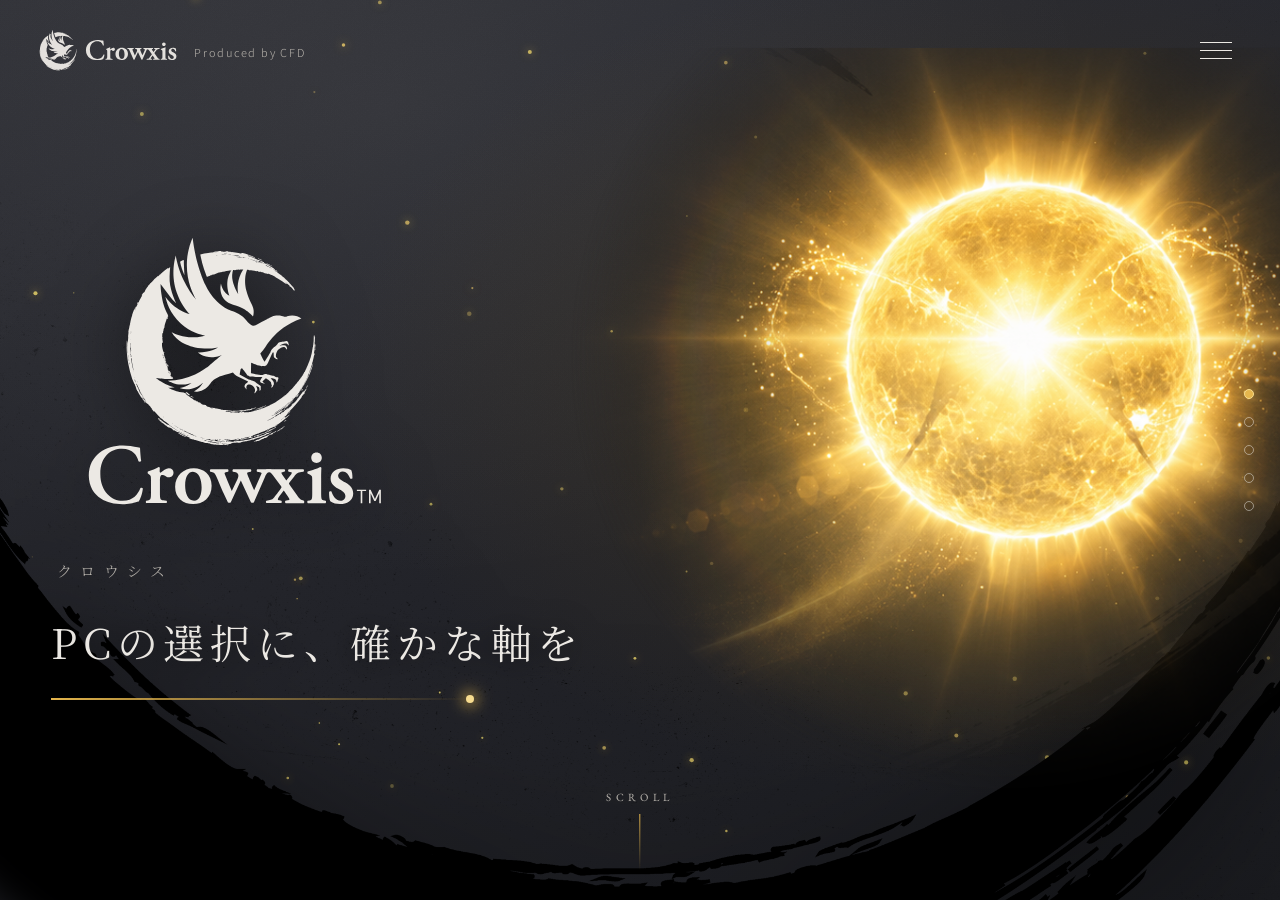
==== v1/index.html @ bed66255 "Crowxis LP 確認用プレビュー（v2 + v1） Co-Authored-By: Claude Opus 4.8 <noreply@anthropic.com>" ====
<!DOCTYPE html>
<html lang="ja">
<head>
<meta charset="UTF-8">
<meta name="viewport" content="width=device-width, initial-scale=1.0">
<title>Crowxis｜PCの選択に、確かな軸を - Produced by CFD</title>
<meta name="description" content="Crowxis（クロウシス）— PCの選択に、確かな軸を。CFDが贈る、PC選びの新しい基準。">
<link rel="preconnect" href="https://fonts.googleapis.com">
<link rel="preconnect" href="https://fonts.gstatic.com" crossorigin>
<link href="https://fonts.googleapis.com/css2?family=EB+Garamond:ital,wght@0,400;0,500;0,600;1,400&family=Noto+Serif+JP:wght@300;400;500;600&family=Noto+Sans+JP:wght@300;400;500&display=swap" rel="stylesheet">
<style>
/* ============================================================
   Crowxis LP  —  ink & gold  (fullpage edition)
   ------------------------------------------------------------
   構成:
   - 固定ビューポート・1画面ずつのフルページ遷移
   - 背景共有レイヤーに「一筆の円相」— 画面が進むごとに
     円弧の次の1/5が描き足され、フッターで円が閉じる
   - 各画面: 筆が描き切る → エフェクト付きでコンテンツ出現
   フォント:
   大見出し         : Adobe Garamond Pro（代替: EB Garamond）
   小見出し・中文字 : A-OTF リュウミン Pr6N（代替: Hiragino Mincho ProN / Noto Serif JP）
   細かい文字・文章 : Noto Sans JP
   ============================================================ */
:root{
  --bg:        #1c1d21;
  --ink:       #050505;
  --paper:     #ece9e4;
  --paper-dim: #b8b4ad;
  --gold:      #e5b64d;
  --gold-hi:   #f7dc8f;
  --gold-dim:  #9c7a35;
  --line:      rgba(236,233,228,.22);
  --f-en:   'Adobe Garamond Pro','adobe-garamond-pro','Garamond Premier Pro','EB Garamond','Times New Roman',serif;
  --f-min:  'A-OTF リュウミン Pr6N L-KL','リュウミン Pr6N L-KL','Ryumin Pr6N','A-OTF Ryumin Pr6N','Hiragino Mincho ProN','Yu Mincho','Noto Serif JP',serif;
  --f-sans: 'Noto Sans JP','Hiragino Kaku Gothic ProN',sans-serif;
}
*{margin:0;padding:0;box-sizing:border-box;}
html,body{height:100%;}
body{
  background:var(--bg);
  color:var(--paper);
  font-family:var(--f-min);
  font-weight:300;
  overflow:hidden;
  -webkit-font-smoothing:antialiased;
}
::selection{background:rgba(229,182,77,.35);}
img{max-width:100%;display:block;}
a{color:inherit;text-decoration:none;}

/* ---- stone / ink texture over everything ---- */
body::before{
  content:"";position:fixed;inset:0;z-index:1;pointer-events:none;
  background-image:url("data:image/svg+xml,%3Csvg xmlns='http://www.w3.org/2000/svg' width='240' height='240'%3E%3Cfilter id='n'%3E%3CfeTurbulence type='fractalNoise' baseFrequency='0.9' numOctaves='2'/%3E%3CfeColorMatrix type='saturate' values='0'/%3E%3C/filter%3E%3Crect width='240' height='240' filter='url(%23n)' opacity='0.07'/%3E%3C/svg%3E");
  mix-blend-mode:overlay;
}

/* ============================================================
   背景ステージ（全画面共有）: セクション色 + 一筆の円相
============================================================ */
#bgStage{position:fixed;inset:0;z-index:0;overflow:hidden;}
.bg-tint{position:absolute;inset:0;opacity:0;transition:opacity 1.3s ease;}
.bg-tint.on{opacity:1;}
.bgt-hero{
  background:
    radial-gradient(1100px 700px at 78% 42%, rgba(88,68,26,.38), transparent 60%),
    radial-gradient(1200px 800px at 30% 12%, rgba(236,233,228,.06), transparent 60%),
    linear-gradient(160deg,#2e2f35 0%, #222329 55%, #191a1e 100%);
}
.bgt-message{
  background:
    radial-gradient(1000px 800px at 82% 50%, rgba(84,64,22,.32), transparent 65%),
    linear-gradient(200deg,#292a30 0%, #1e1f24 100%);
}
.bgt-about{
  background:linear-gradient(180deg,#202127 0%, #2a2b31 50%, #202127 100%);
}
.bgt-news{
  background:
    radial-gradient(900px 500px at 12% 20%, rgba(52,53,60,.95), transparent 60%),
    linear-gradient(160deg,#26272d 0%, #1e1f24 100%);
}
.bgt-footer{
  background:linear-gradient(180deg,#232429 0%, #17181c 100%);
}
/* ---- 筆 : 各画面が独立した一筆を全画面に描く ---- */
.brushwipe{position:absolute;inset:0;pointer-events:none;}
.brushwipe svg{
  width:100%;height:100%;display:block;
  filter:drop-shadow(0 22px 70px rgba(0,0,0,.5));
}
.bw-msg{transform:scaleY(-1);}                       /* 上辺・右→左 */
.bw-about{inset:-24%;transform:translateY(-21%) rotate(-27deg);}  /* 左下→右上の対角 */
.bw-news{                                            /* センターを対角に斬る一閃（右→左） */
  inset:-24%;
  transform:translateY(-26%) rotate(-27deg) scaleX(-1);
}
.bw-footer{transform:scaleX(-1);}                    /* 下辺・右→左(鏡) */

/* ---- cursor glow ---- */
#cursorGlow{
  position:fixed;z-index:2;pointer-events:none;
  width:520px;height:520px;border-radius:50%;
  background:radial-gradient(circle, rgba(229,182,77,.10) 0%, rgba(229,182,77,.03) 40%, transparent 70%);
  transform:translate(-50%,-50%);
  mix-blend-mode:screen;
  transition:opacity .5s;
  opacity:0;
}

/* ---- particles ---- */
#particles{position:fixed;inset:0;z-index:2;pointer-events:none;}

/* ============================================================
   OPENING MOVIE
============================================================ */
@property --revR{syntax:'<percentage>';initial-value:0%;inherits:false;}
#opening{
  position:fixed;inset:0;z-index:100;background:#000;
  display:flex;align-items:center;justify-content:center;
  transition:opacity .6s ease, visibility .6s;
  --revR:0%;
}
#opening.is-hidden{opacity:0;visibility:hidden;pointer-events:none;}
#openingVideo{width:100%;height:100%;object-fit:cover;}
#opening.is-ending{
  -webkit-mask-image:radial-gradient(circle at 72% 44%, transparent var(--revR), #000 calc(var(--revR) + 18%));
  mask-image:radial-gradient(circle at 72% 44%, transparent var(--revR), #000 calc(var(--revR) + 18%));
  animation:revealHole 1.5s cubic-bezier(.6,.05,.28,1) .1s forwards;
}
@keyframes revealHole{to{--revR:140%;}}
#opening.is-ending #openingVideo{animation:vidOut 1.5s cubic-bezier(.5,.1,.4,1) forwards;}
@keyframes vidOut{
  0%{transform:scale(1);filter:none;}
  40%{filter:brightness(1.12) sepia(.35) saturate(1.7);}
  100%{transform:scale(1.15);filter:brightness(1.3) sepia(.6) saturate(2.1) blur(5px);}
}
#openingRing{
  position:fixed;inset:0;z-index:101;pointer-events:none;
  --revR:0%;opacity:0;mix-blend-mode:screen;
  background:radial-gradient(circle at 72% 44%,
    transparent calc(var(--revR) - 5%),
    rgba(247,220,143,.7) calc(var(--revR) + 1%),
    rgba(229,182,77,.28) calc(var(--revR) + 7%),
    transparent calc(var(--revR) + 14%));
}
#opening.is-ending + #openingRing{
  opacity:1;
  animation:revealHole 1.5s cubic-bezier(.6,.05,.28,1) .1s forwards,
            ringFade .5s ease 1.3s forwards;
}
@keyframes ringFade{to{opacity:0;}}
#openingFlash{
  position:absolute;inset:0;pointer-events:none;opacity:0;
  background:radial-gradient(circle at 72% 44%, rgba(247,220,143,.95), rgba(229,182,77,.5) 40%, transparent 72%);
}
#opening.is-ending #openingFlash{animation:flash .95s ease forwards;}
@keyframes flash{
  0%{opacity:0;transform:scale(.6);}
  30%{opacity:1;transform:scale(1);}
  100%{opacity:0;transform:scale(1.7);}
}
#opening.is-ending .opening-ui,
#opening.is-ending .op-progress{opacity:0;transition:opacity .3s;}
.opening-ui{
  position:absolute;right:34px;bottom:34px;display:flex;gap:14px;align-items:center;
}
.op-btn{
  font-family:var(--f-en);letter-spacing:.28em;font-size:13px;
  color:var(--paper);background:rgba(6,6,8,.35);
  border:1px solid rgba(236,233,228,.5);border-radius:999px;
  padding:12px 30px 12px 34px;cursor:pointer;
  backdrop-filter:blur(4px);
  transition:all .35s;position:relative;overflow:hidden;
}
.op-btn::after{
  content:"";position:absolute;inset:0;border-radius:999px;
  background:linear-gradient(120deg, transparent 30%, rgba(247,220,143,.25) 50%, transparent 70%);
  transform:translateX(-100%);
}
.op-btn:hover{border-color:var(--gold);color:var(--gold-hi);}
.op-btn:hover::after{transform:translateX(100%);transition:transform .7s;}
.op-btn--icon{padding:12px 18px;letter-spacing:.1em;}
.op-progress{
  position:absolute;left:0;bottom:0;height:2px;width:100%;
  background:rgba(255,255,255,.12);
}
.op-progress i{
  display:block;height:100%;width:0%;
  background:linear-gradient(90deg,var(--gold-dim),var(--gold),var(--gold-hi));
  box-shadow:0 0 12px rgba(229,182,77,.8);
}

/* ============================================================
   HEADER / MENU / PAGER
============================================================ */
.site-header{
  position:fixed;z-index:50;top:0;left:0;right:0;
  display:flex;justify-content:space-between;align-items:center;
  padding:24px 38px;
  opacity:0;transition:opacity 1s .3s;
  pointer-events:none;
}
body.is-open .site-header{opacity:1;pointer-events:auto;}
.header-brand{display:flex;align-items:center;gap:16px;}
.header-brand img{height:44px;width:auto;opacity:.96;}
.header-brand small{
  font-family:var(--f-sans);font-weight:300;
  font-size:11px;letter-spacing:.16em;color:var(--paper-dim);
  padding-top:4px;
}
#menuBtn{
  width:52px;height:52px;background:none;border:none;cursor:pointer;position:relative;
}
#menuBtn span{
  position:absolute;left:10px;right:10px;height:1px;background:var(--paper);
  transition:all .45s cubic-bezier(.6,0,.2,1);
}
#menuBtn span:nth-child(1){top:18px;}
#menuBtn span:nth-child(2){top:26px;}
#menuBtn span:nth-child(3){top:34px;}
#menuBtn:hover span{background:var(--gold-hi);}
body.menu-open #menuBtn span:nth-child(1){top:26px;transform:rotate(45deg);}
body.menu-open #menuBtn span:nth-child(2){opacity:0;}
body.menu-open #menuBtn span:nth-child(3){top:26px;transform:rotate(-45deg);}

#menuOverlay{
  position:fixed;inset:0;z-index:40;background:rgba(12,12,15,.93);
  backdrop-filter:blur(14px);
  opacity:0;visibility:hidden;transition:all .6s ease;
  display:flex;align-items:center;justify-content:center;
}
body.menu-open #menuOverlay{opacity:1;visibility:visible;}
.menu-inner{text-align:center;}
.menu-inner a{
  display:block;font-family:var(--f-en);font-size:clamp(26px,4vw,40px);
  letter-spacing:.14em;color:var(--paper);padding:14px 0;
  opacity:0;transform:translateY(24px);
  transition:opacity .5s, transform .5s, color .3s;
}
.menu-inner a small{
  display:block;font-family:var(--f-sans);font-weight:300;
  font-size:11px;letter-spacing:.3em;color:var(--gold-dim);margin-top:4px;
}
.menu-inner a:hover{color:var(--gold-hi);}
body.menu-open .menu-inner a{opacity:1;transform:translateY(0);}
body.menu-open .menu-inner a:nth-child(1){transition-delay:.15s;}
body.menu-open .menu-inner a:nth-child(2){transition-delay:.22s;}
body.menu-open .menu-inner a:nth-child(3){transition-delay:.29s;}
body.menu-open .menu-inner a:nth-child(4){transition-delay:.36s;}
body.menu-open .menu-inner a:nth-child(5){transition-delay:.43s;}

/* ページャー（右端のドット） */
#pager{
  position:fixed;right:26px;top:50%;transform:translateY(-50%);z-index:50;
  display:flex;flex-direction:column;gap:18px;
  opacity:0;transition:opacity 1s .5s;pointer-events:none;
}
body.is-open #pager{opacity:1;pointer-events:auto;}
#pager button{
  width:10px;height:10px;border-radius:50%;cursor:pointer;
  border:1px solid rgba(236,233,228,.5);background:transparent;
  transition:all .4s;position:relative;
}
#pager button:hover{border-color:var(--gold-hi);}
#pager button.act{
  background:var(--gold);border-color:var(--gold-hi);
  box-shadow:0 0 12px rgba(229,182,77,.7);
}

/* ============================================================
   SLIDES（フルページ）
============================================================ */
main section,#footer{
  position:fixed;inset:0;z-index:5;
  display:flex;align-items:center;
  visibility:hidden;opacity:0;
  transition:opacity .5s ease, transform .75s cubic-bezier(.22,.61,.21,1), visibility 0s linear .8s;
  overflow:hidden;
}
main section.is-active,#footer.is-active{
  visibility:visible;opacity:1;
  transition:opacity .5s ease .05s, transform .7s cubic-bezier(.22,.61,.21,1) .05s;
}
.is-leaving{visibility:visible!important;transition:opacity .5s ease, transform .75s cubic-bezier(.5,.05,.5,1), visibility 0s linear .8s;}

.section-label{
  font-family:var(--f-en);color:var(--gold);font-weight:400;
  font-size:clamp(18px,2vw,24px);letter-spacing:.3em;
  display:inline-flex;align-items:center;gap:18px;
}
.section-label::before{
  content:"";width:46px;height:1px;
  background:linear-gradient(90deg,transparent,var(--gold));
}

/* コンテンツ出現（セクションに .on が付いてから） */
.rv{opacity:0;transform:translateY(34px);transition:opacity 1s ease,transform 1s ease;}
.on .rv,.rv.on{opacity:1;transform:none;}
.rv-ink{opacity:0;filter:blur(10px);transform:translateY(14px);transition:opacity 1.1s ease,filter 1.1s ease,transform 1.1s ease;}
.on .rv-ink,.rv-ink.on{opacity:1;filter:blur(0);transform:none;}
[data-delay="1"]{transition-delay:.15s;}
[data-delay="2"]{transition-delay:.3s;}
[data-delay="3"]{transition-delay:.45s;}
[data-delay="4"]{transition-delay:.6s;}

/* ============================================================
   1. HERO
============================================================ */
body.is-open #hero.is-active{animation:heroSettle 2s cubic-bezier(.22,.61,.21,1);}
@keyframes heroSettle{
  0%{transform:scale(1.07);filter:blur(14px) brightness(1.55);}
  55%{filter:blur(3px) brightness(1.12);}
  100%{transform:none;filter:none;}
}
/* ============================================================
   太陽ステージ（スライドから独立した常駐レイヤー）
   1枚目: 太陽のみ / 2枚目: 太陽に紋章が重なる
============================================================ */
#sunStage{
  position:fixed;right:-6vw;top:50%;transform:translateY(-52%);
  width:min(62vw,900px);aspect-ratio:842/821;
  z-index:6;pointer-events:none;   /* 筆より上（スライドの上）に置く */
  opacity:0;transition:opacity .9s ease;
}
body[data-screen="0"] #sunStage,
body[data-screen="1"] #sunStage{opacity:1;}
.sun-base{position:absolute;inset:0;}
.sun-base img{
  width:100%;height:100%;object-fit:contain;
  mix-blend-mode:screen;
  -webkit-mask-image:radial-gradient(circle at 56% 40%, #000 34%, transparent 68%);
  mask-image:radial-gradient(circle at 56% 40%, #000 34%, transparent 68%);
  animation:sunPulse 7s ease-in-out infinite;
}
.sun-base::after{
  content:"";position:absolute;inset:8%;
  background:radial-gradient(circle, rgba(247,220,143,.32), rgba(229,182,77,.1) 45%, transparent 70%);
  mix-blend-mode:screen;
  animation:sunGlow 7s ease-in-out infinite;
}
@keyframes sunPulse{0%,100%{transform:scale(1);filter:brightness(1);}50%{transform:scale(1.035);filter:brightness(1.18);}}
@keyframes sunGlow{0%,100%{opacity:.4;}50%{opacity:1;}}
/* --- 2枚目突入: 太陽が燃え上がる --- */
body[data-screen="1"] .sun-base img{
  animation:sunPulse 7s ease-in-out infinite, sunFlare 1.15s ease .3s 1;
}
@keyframes sunFlare{
  0%{filter:brightness(1);}
  30%{filter:brightness(2.1) saturate(1.3);}
  100%{filter:brightness(1);}
}
/* --- 衝撃波リング --- */
.sun-shock{
  position:absolute;left:56%;top:40%;width:34%;aspect-ratio:1/1;border-radius:50%;
  transform:translate(-50%,-50%) scale(.4);
  pointer-events:none;mix-blend-mode:screen;opacity:0;
  background:radial-gradient(circle, transparent 40%, rgba(247,220,143,.85) 60%, rgba(229,182,77,.3) 74%, transparent 84%);
}
body[data-screen="1"] .sun-shock{animation:shock 1.3s cubic-bezier(.2,.6,.3,1) .35s forwards;}
body[data-screen="1"] .sun-shock.s2{animation-delay:.7s;animation-duration:1.5s;}
@keyframes shock{
  0%{opacity:0;transform:translate(-50%,-50%) scale(.35);}
  12%{opacity:1;}
  100%{opacity:0;transform:translate(-50%,-50%) scale(6.5);}
}
/* --- 紋章 — 墨が滲み出るように太陽へ宿る --- */
@property --emR{syntax:'<percentage>';initial-value:46%;inherits:false;}
.sun-emblem{
  position:absolute;left:56%;top:41%;width:82%;aspect-ratio:822/900;
  transform:translate(-50%,-50%);
  opacity:0;transition:opacity .5s ease;
}
body[data-screen="1"] .sun-emblem{
  animation:emblemOoze 2s cubic-bezier(.55,.05,.18,1) .5s both;
  opacity:1;
}
@keyframes emblemOoze{
  0%{opacity:0;filter:blur(28px) brightness(1.7);transform:translate(-50%,-50%) scale(1.5) rotate(-9deg);}
  28%{opacity:1;}
  70%{filter:blur(4px) brightness(1.15);}
  100%{opacity:1;filter:blur(0) brightness(1);transform:translate(-50%,-50%) scale(1) rotate(0deg);}
}
.sun-emblem img{
  width:100%;height:100%;object-fit:contain;mix-blend-mode:screen;
  --emR:46%;
  -webkit-mask-image:radial-gradient(circle at 50% 46%, #000 var(--emR), transparent calc(var(--emR) + 26%));
  mask-image:radial-gradient(circle at 50% 46%, #000 var(--emR), transparent calc(var(--emR) + 26%));
}
body[data-screen="1"] .sun-emblem img{
  animation:emblemBleed 1.8s cubic-bezier(.5,0,.2,1) .5s both;
}
@keyframes emblemBleed{from{--emR:0%;}to{--emR:46%;}}
.sun-emblem::before{
  content:"";position:absolute;inset:6%;border-radius:50%;
  background:conic-gradient(from 0deg, transparent 0 70%, rgba(247,220,143,.16) 85%, transparent 100%);
  mix-blend-mode:screen;
  animation:emblemSpin 14s linear infinite;
}
@keyframes emblemSpin{to{transform:rotate(360deg);}}
.hero-inner{
  position:relative;z-index:5;
  width:min(1240px,92vw);margin:0 auto;
  display:grid;grid-template-columns:minmax(0,1fr) minmax(0,.7fr);
  align-items:center;
}
.hero-left{padding:6vh 0;}
.hero-logo{width:min(340px,52vw);position:relative;opacity:0;}
#hero.on .hero-logo{animation:logoInk 1.6s cubic-bezier(.25,.6,.25,1) .1s forwards;}
@keyframes logoInk{
  0%{opacity:0;filter:blur(16px) brightness(2);transform:scale(1.06);}
  55%{opacity:1;}
  100%{opacity:1;filter:blur(0) brightness(1);transform:none;}
}
.hero-logo img{width:100%;filter:drop-shadow(0 4px 34px rgba(0,0,0,.5));}
.hero-kana{
  margin-top:18px;
  font-size:clamp(12px,1.2vw,15px);letter-spacing:.55em;color:var(--paper-dim);
  padding-left:6px;opacity:0;
}
#hero.on .hero-kana{animation:fadeUp 1.2s ease .9s forwards;}
@keyframes fadeUp{to{opacity:1;transform:none;}}
.hero-copy{
  margin-top:30px;
  font-size:clamp(24px,3.2vw,42px);
  font-weight:400;letter-spacing:.14em;line-height:1.5;
  text-shadow:0 2px 30px rgba(0,0,0,.6);
}
.hero-copy .ch{display:inline-block;opacity:0;transform:translateY(.4em);filter:blur(12px);}
#hero.on .hero-copy .ch{animation:inkIn 1.1s cubic-bezier(.2,.7,.2,1) forwards;}
@keyframes inkIn{
  0%{opacity:0;transform:translateY(.4em) scale(1.15);filter:blur(12px);}
  60%{opacity:1;}
  100%{opacity:1;transform:none;filter:blur(0);}
}
.hero-copy-line{
  margin-top:26px;width:0;height:2px;position:relative;
  background:linear-gradient(90deg,var(--gold),transparent);
  transition:width 1.6s cubic-bezier(.7,0,.2,1) 2.2s;
}
#hero.on .hero-copy-line{width:min(420px,60vw);}
.hero-copy-line::after{
  content:"";position:absolute;right:-3px;top:-3px;width:8px;height:8px;border-radius:50%;
  background:var(--gold-hi);box-shadow:0 0 14px 4px rgba(229,182,77,.6);
  opacity:0;transition:opacity .4s 3.2s;
}
#hero.on .hero-copy-line::after{opacity:1;}
.scroll-cue{
  position:absolute;left:50%;bottom:30px;transform:translateX(-50%);
  z-index:6;display:flex;flex-direction:column;align-items:center;gap:10px;
  font-family:var(--f-en);font-size:11px;letter-spacing:.4em;color:var(--paper-dim);
  opacity:0;transition:opacity 1s 2.8s;cursor:pointer;
}
#hero.on .scroll-cue{opacity:1;}
.scroll-cue i{
  width:1px;height:56px;background:linear-gradient(180deg,var(--gold),transparent);
  position:relative;overflow:hidden;
}
.scroll-cue i::after{
  content:"";position:absolute;top:-40%;left:0;width:100%;height:40%;
  background:var(--gold-hi);animation:cueDrop 2.2s ease-in-out infinite;
}
@keyframes cueDrop{0%{top:-40%;}60%,100%{top:110%;}}

/* ============================================================
   2. MESSAGE
============================================================ */
.message-inner{
  position:relative;z-index:5;width:min(1240px,92vw);margin:0 auto;
  display:grid;grid-template-columns:minmax(0,1fr) minmax(0,.9fr);gap:4vw;align-items:center;
}
.message-text p{
  font-size:clamp(17px,2vw,25px);line-height:2.2;letter-spacing:.1em;
  margin-top:3em;font-weight:300;
}
.message-text p:first-of-type{margin-top:2.2em;}
.message-text .em{color:var(--gold-hi);font-weight:400;}
/* （紋章は太陽ステージへ移設。右カラムは太陽のためのスペース） */

/* ============================================================
   3. ABOUT
============================================================ */
/* 八咫烏 — 三本足・三本指を大きく見せる */
.about-crow{
  position:absolute;top:-5vh;right:-3vw;width:min(58vw,960px);opacity:0;
  transition:opacity 2s ease .6s;pointer-events:none;
}
#about.on .about-crow{opacity:.96;}
.about-crow img{
  mask-image:radial-gradient(ellipse 62% 58% at 52% 46%, #000 42%, transparent 78%);
  -webkit-mask-image:radial-gradient(ellipse 62% 58% at 52% 46%, #000 42%, transparent 78%);
}
.about-inner{
  position:relative;z-index:5;width:min(1240px,92vw);margin:0 auto;text-align:center;
}
.about-title{
  font-family:var(--f-en);font-weight:500;
  font-size:clamp(42px,5.4vw,68px);letter-spacing:.04em;
  display:inline-flex;align-items:baseline;gap:16px;
}
.about-title small{font-family:var(--f-min);font-size:clamp(20px,2.4vw,30px);letter-spacing:.1em;font-weight:400;}
.about-underline{
  width:0;height:3px;margin:22px auto 0;
  background:linear-gradient(90deg,transparent,var(--gold),transparent);
  transition:width 1.4s cubic-bezier(.7,0,.2,1) .4s;
}
#about.on .about-underline{width:min(300px,50vw);}
.about-cols{
  display:grid;grid-template-columns:1fr 1fr 1fr;
  margin-top:7vh;text-align:left;
}
.about-col{padding:10px 3.2vw;position:relative;}
.about-col + .about-col::before{
  content:"";position:absolute;left:0;top:8%;width:1px;height:0;
  background:linear-gradient(180deg,transparent,var(--line),transparent);
  transition:height 1.2s ease .5s;
}
#about.on .about-col + .about-col::before{height:84%;}
.about-col h3{
  font-family:var(--f-en);font-weight:500;
  font-size:clamp(26px,2.6vw,36px);letter-spacing:.06em;
  margin-bottom:26px;text-align:center;position:relative;
}
.about-col h3::after{
  content:"";display:block;width:34px;height:1px;margin:16px auto 0;
  background:var(--gold-dim);
}
.about-col p{
  font-size:clamp(13.5px,1.15vw,16px);line-height:2.3;letter-spacing:.06em;color:var(--paper);
}
.about-col .gold{color:var(--gold-hi);}

/* ============================================================
   4. NEWS
============================================================ */
.news-inner{position:relative;z-index:5;width:min(1100px,92vw);margin:0 auto;}
.news-title{
  text-align:center;font-weight:400;
  font-size:clamp(30px,4.2vw,52px);letter-spacing:.22em;
}
.news-list{margin-top:6vh;border-top:1px solid var(--line);}
.news-item{
  display:grid;grid-template-columns:180px 1fr;gap:3vw;
  padding:38px 10px;border-bottom:1px solid var(--line);
  position:relative;transition:background .5s;
}
.news-item::after{
  content:"";position:absolute;left:0;bottom:-1px;height:1px;width:0;
  background:linear-gradient(90deg,var(--gold),var(--gold-hi),transparent);
  transition:width .8s cubic-bezier(.6,0,.2,1);
}
.news-item:hover{background:rgba(236,233,228,.03);}
.news-item:hover::after{width:100%;}
.news-meta{display:flex;flex-direction:column;gap:14px;align-items:flex-start;}
.news-date{font-family:var(--f-en);font-size:21px;letter-spacing:.12em;color:var(--paper);}
.news-cat{
  font-family:var(--f-sans);font-weight:300;
  font-size:11.5px;letter-spacing:.14em;color:var(--paper-dim);
  border:1px solid var(--line);padding:6px 14px;
}
.news-item h4{
  font-size:clamp(16px,1.7vw,21px);font-weight:400;line-height:1.9;letter-spacing:.06em;
  transition:color .4s;
}
.news-item:hover h4{color:var(--gold-hi);}
.news-item .detail{
  font-family:var(--f-sans);font-weight:300;
  margin-top:14px;font-size:13px;line-height:2;letter-spacing:.05em;color:var(--paper-dim);
}
.news-cta{margin-top:6vh;text-align:center;}
.cta-btn{
  display:inline-flex;align-items:center;gap:26px;
  font-size:clamp(16px,1.6vw,20px);letter-spacing:.18em;
  border:1px solid rgba(236,233,228,.55);border-radius:999px;
  padding:20px 54px;position:relative;overflow:hidden;
  transition:color .45s, border-color .45s;
}
.cta-btn::before{
  content:"";position:absolute;inset:0;background:linear-gradient(100deg,var(--gold-dim),var(--gold),var(--gold-hi));
  transform:translateX(-101%);transition:transform .5s cubic-bezier(.6,0,.2,1);
}
.cta-btn span,.cta-btn .arrow{position:relative;z-index:1;}
.cta-btn .arrow{font-family:var(--f-en);font-size:24px;transition:transform .45s;}
.cta-btn:hover{color:#111;border-color:var(--gold);}
.cta-btn:hover::before{transform:translateX(0);}
.cta-btn:hover .arrow{transform:translateX(8px);}

/* ============================================================
   5. FOOTER / SITEMAP
============================================================ */
#footer{display:flex;flex-direction:column;align-items:stretch;padding-top:5vh;}
.footer-crow{
  position:absolute;right:4vw;top:44%;transform:translateY(-50%);
  width:min(32vw,520px);opacity:.55;pointer-events:none;
  mix-blend-mode:lighten;
}
.footer-crow img{
  mask-image:radial-gradient(ellipse at 50% 50%, #000 52%, transparent 82%);
  -webkit-mask-image:radial-gradient(ellipse at 50% 50%, #000 52%, transparent 82%);
}
.footer-inner{
  position:relative;z-index:5;width:min(1240px,92vw);margin:0 auto;
  display:grid;grid-template-columns:1.1fr .9fr;gap:6vw;
  flex:1;align-content:center;      /* サイトマップを縦中央に、下部バーは最下部へ */
}
.sitemap h5{
  font-family:var(--f-en);font-weight:500;
  font-size:clamp(22px,2.2vw,28px);letter-spacing:.06em;margin-bottom:6px;
  display:inline-block;position:relative;padding-bottom:8px;
}
.sitemap h5::after{
  content:"";position:absolute;left:0;bottom:0;width:100%;height:1px;
  background:linear-gradient(90deg,var(--line),transparent);
}
.sitemap h5 small{font-family:var(--f-sans);font-weight:300;font-size:12px;letter-spacing:.2em;color:var(--paper-dim);margin-left:14px;}
.sitemap h5.jp{font-family:var(--f-min);font-weight:400;letter-spacing:.12em;}
.sitemap-block{margin-bottom:26px;}
.sitemap ul{list-style:none;margin-top:10px;}
.sitemap li{margin:8px 0;}
.sitemap li a{
  font-family:var(--f-sans);font-weight:300;
  font-size:13px;letter-spacing:.1em;color:var(--paper-dim);
  display:inline-flex;align-items:center;gap:10px;transition:color .3s, gap .3s;
}
.sitemap li a::before{content:"—";color:var(--gold-dim);font-size:12px;}
.sitemap li a:hover{color:var(--gold-hi);gap:16px;}
.sitemap-block > a{display:inline-block;}
.sitemap-block > a:hover h5{color:var(--gold-hi);}
.footer-col2{border-left:1px solid rgba(236,233,228,.12);padding-left:5vw;}
.footer-divider{
  margin-top:0;height:2px;position:relative;z-index:5;flex:none;
  background:linear-gradient(90deg,transparent, rgba(236,233,228,.2) 30%, rgba(236,233,228,.2) 70%, transparent);
}
.footer-divider::after{
  content:"";position:absolute;left:50%;top:50%;transform:translate(-50%,-50%);
  width:260px;height:10px;
  background:radial-gradient(ellipse, rgba(247,220,143,.8), rgba(229,182,77,.25) 50%, transparent 75%);
  filter:blur(1px);
}
.footer-bottom{
  position:relative;z-index:5;background:rgba(8,8,10,.72);
  padding:30px 0 26px;text-align:center;
}
.footer-links{display:flex;flex-wrap:wrap;justify-content:center;}
.footer-links a{
  font-family:var(--f-sans);font-weight:300;
  font-size:12px;letter-spacing:.1em;color:var(--paper-dim);
  padding:4px 22px;border-right:1px solid rgba(236,233,228,.25);
  transition:color .3s;
}
.footer-links a:last-child{border-right:none;}
.footer-links a:hover{color:var(--gold-hi);}
.footer-sns{display:flex;justify-content:center;gap:22px;margin:20px 0 16px;}
.footer-sns a{
  width:44px;height:44px;border:1px solid rgba(236,233,228,.5);border-radius:50%;
  display:flex;align-items:center;justify-content:center;
  transition:all .35s;
}
.footer-sns svg{width:17px;height:17px;fill:var(--paper);transition:fill .35s;}
.footer-sns a:hover{border-color:var(--gold);box-shadow:0 0 18px rgba(229,182,77,.35);}
.footer-sns a:hover svg{fill:var(--gold-hi);}
.copyright{font-family:var(--f-en);font-size:12px;letter-spacing:.16em;color:var(--paper-dim);}

/* ============================================================
   RESPONSIVE
============================================================ */
@media (max-width: 900px){
  main section,#footer{overflow-y:auto;}
  .hero-inner{grid-template-columns:1fr;}
  #sunStage{right:-30vw;top:36%;width:100vw;}
  .message-inner{grid-template-columns:1fr;gap:5vh;}
  .about-cols{grid-template-columns:1fr;gap:30px;margin-top:5vh;}
  .about-col + .about-col::before{display:none;}
  .about-col{border-top:1px solid var(--line);padding:30px 6px 6px;}
  .news-item{grid-template-columns:1fr;gap:16px;padding:30px 4px;}
  .news-meta{flex-direction:row;align-items:center;}
  .footer-inner{grid-template-columns:1fr;}
  .footer-col2{border-left:none;padding-left:0;border-top:1px solid rgba(236,233,228,.12);padding-top:30px;}
  .footer-crow{opacity:.3;}
  .opening-ui{right:20px;bottom:24px;}
  #pager{right:14px;}
}
@media (prefers-reduced-motion: reduce){
  *,*::before,*::after{animation-duration:.01ms!important;transition-duration:.2s!important;}
}

/* ---- QA mode (?final) : 全画面を縦に並べた静止確認 ---- */
body.qa-final{overflow:auto;height:auto;}
body.qa-final main section,body.qa-final #footer{
  position:relative;inset:auto;visibility:visible;opacity:1;transform:none!important;
  min-height:900px;
}
body.qa-final #footer{min-height:940px;}
body.qa-final *,body.qa-final *::before,body.qa-final *::after{transition:none!important;animation:none!important;}
body.qa-final .ch{opacity:1!important;transform:none!important;filter:blur(0)!important;}
body.qa-final .rv,body.qa-final .rv-ink{opacity:1!important;transform:none!important;filter:blur(0)!important;}
body.qa-final .hero-logo,body.qa-final .hero-kana{opacity:1!important;}
body.qa-final .hero-copy-line{width:min(420px,60vw);}
body.qa-final .hero-copy-line::after{opacity:1;}
body.qa-final .scroll-cue,body.qa-final .site-header,body.qa-final #pager{opacity:1;}
body.qa-final .about-crow{opacity:.85;}
body.qa-final .about-underline{width:min(300px,50vw);}
body.qa-final .about-col + .about-col::before{height:84%;}
body.qa-final .bg-tint{display:none;}

/* ---- QA mode (?screen=N) : 単一画面を完成状態で静止表示 ---- */
body.qa-still *,body.qa-still *::before,body.qa-still *::after{transition:none!important;animation:none!important;}
body.qa-still .ch{opacity:1!important;transform:none!important;filter:blur(0)!important;}
body.qa-still .rv,body.qa-still .rv-ink{opacity:1!important;transform:none!important;filter:blur(0)!important;}
body.qa-still .hero-logo,body.qa-still .hero-kana{opacity:1!important;}
body.qa-still .hero-copy-line{width:min(420px,60vw);}
body.qa-still .hero-copy-line::after{opacity:1;}
body.qa-still .scroll-cue,body.qa-still .site-header,body.qa-still #pager{opacity:1;}
body.qa-still .about-crow{opacity:.96;}
body.qa-still .about-underline{width:min(300px,50vw);}
body.qa-still .about-col + .about-col::before{height:84%;}
body.qa-still[data-screen="1"] .sun-emblem,body.qa-final .sun-emblem{opacity:1!important;}
</style>
</head>
<body>

<!-- ==================== OPENING ==================== -->
<div id="opening">
  <video id="openingVideo" src="assets/opening.mp4" autoplay muted playsinline preload="auto"></video>
  <div id="openingFlash"></div>
  <div class="opening-ui">
    <button class="op-btn" id="skipBtn">SKIP&nbsp;&nbsp;≫</button>
  </div>
  <div class="op-progress"><i id="opBar"></i></div>
</div>
<div id="openingRing"></div>

<!-- ==================== 背景ステージ ==================== -->
<div id="bgStage">
  <div class="bg-tint bgt-hero"></div>
  <div class="bg-tint bgt-message"></div>
  <div class="bg-tint bgt-about"></div>
  <div class="bg-tint bgt-news"></div>
  <div class="bg-tint bgt-footer"></div>
</div>

<!-- ==================== 太陽ステージ ==================== -->
<div id="sunStage">
  <div class="sun-base"><img src="assets/sun.png" alt=""></div>
  <div class="sun-shock"></div>
  <div class="sun-shock s2"></div>
  <div class="sun-emblem"><img src="assets/emblem.png" alt="Crowxisの紋章"></div>
</div>

<!-- ==================== HEADER ==================== -->
<header class="site-header">
  <a class="header-brand" href="#hero">
    <img src="assets/logo_yoko.svg" alt="Crowxis">
    <small>Produced by CFD</small>
  </a>
  <button id="menuBtn" aria-label="メニュー"><span></span><span></span><span></span></button>
</header>

<div id="menuOverlay">
  <nav class="menu-inner">
    <a href="#hero">Home<small>ページトップ</small></a>
    <a href="#message">Brand Identity<small>メッセージ</small></a>
    <a href="#about">Concept<small>Crowxisとは</small></a>
    <a href="#news">News &amp; Information<small>ニュース</small></a>
    <a href="#footer">Contact<small>各種お問い合わせ</small></a>
  </nav>
</div>

<nav id="pager" aria-label="ページ内ナビゲーション"></nav>

<div id="cursorGlow"></div>
<canvas id="particles"></canvas>

<main>
<!-- ==================== 1. HERO ==================== -->
<section id="hero">
  <div class="brushwipe bw-hero" data-brush data-shape="arc" data-align="xMidYMax"></div>
  <div class="hero-inner">
    <div class="hero-left">
      <div class="hero-logo"><img src="assets/logo_square.svg" alt="Crowxis ロゴ"></div>
      <p class="hero-kana">クロウシス</p>
      <p class="hero-copy"><span class="split" data-stagger=".09" data-base="1.1">PCの選択に、確かな軸を</span></p>
      <div class="hero-copy-line"></div>
    </div>
  </div>
  <div class="scroll-cue" id="scrollCue">SCROLL<i></i></div>
</section>

<!-- ==================== 2. MESSAGE ==================== -->
<section id="message">
  <div class="brushwipe bw-msg" data-brush data-shape="arc" data-align="xMidYMax" data-reverse></div>
  <div class="message-inner">
    <div class="message-text">
      <span class="section-label rv">Message</span>
      <p class="rv-ink" data-delay="1">古より、その黒鳥は<span class="em">『進むべき道』</span>を<br>人に啓示してきたといわれる。</p>
      <p class="rv-ink" data-delay="2">それは、混沌とした時代に、<br>確かな判断をするための<span class="em">軸</span>となろう。</p>
      <p class="rv-ink" data-delay="3">いま、その知性や慧眼をPC選びに。<br>あなたが思い描く創造環境をかなえるために。</p>
    </div>
  </div>
</section>

<!-- ==================== 3. ABOUT ==================== -->
<section id="about">
  <div class="brushwipe bw-about" data-brush data-shape="arc" data-align="xMidYMax" data-edgefade></div>
  <div class="about-crow"><img src="assets/crow_dark.png" alt=""></div>
  <div class="about-inner">
    <h2 class="about-title rv"><span>Crowxis</span><small>とは</small></h2>
    <div class="about-underline"></div>
    <div class="about-cols">
      <div class="about-col rv" data-delay="1">
        <h3>Vision</h3>
        <p>PC選びで本当の満足を得るために、どう考え、何を選択すべきか。悩めるユーザーに、いくつもの選択肢より、<span class="gold">ぶれない一つの基準</span>を。</p>
      </div>
      <div class="about-col rv" data-delay="2">
        <h3>Character</h3>
        <p>世にあふれる製品。プロの知識や経験を、ユーザーのために役立てたい。あたかも<span class="gold">八咫烏（Crow）の示唆</span>が選択の<span class="gold">軸（axis）</span>となるかのように。</p>
      </div>
      <div class="about-col rv" data-delay="3">
        <h3>Products</h3>
        <p>スペックだけを競わず「これでよかった」と心から満足できる製品との出会いを、あなたに。<span class="gold">PCに精通したプロ</span>が、多角的な視点から厳選。</p>
      </div>
    </div>
  </div>
</section>

<!-- ==================== 4. NEWS ==================== -->
<section id="news">
  <div class="brushwipe bw-news" data-brush data-shape="arc" data-align="xMidYMax" data-edgefade></div>
  <div class="news-inner">
    <h2 class="news-title rv">ニュースヘッドライン</h2>
    <div class="news-list">
      <a class="news-item rv" data-delay="1" href="#">
        <div class="news-meta">
          <span class="news-date">2026.07.14</span>
          <span class="news-cat">イベント/セミナー</span>
        </div>
        <div>
          <h4>無料でドローンの基礎知識が学べて飛行体験もできる「DJI New Pilot Experience」を2026年7月19日 長野市にて開催</h4>
        </div>
      </a>
      <a class="news-item rv" data-delay="2" href="#">
        <div class="news-meta">
          <span class="news-date">2026.06.01</span>
          <span class="news-cat">イベント/セミナー</span>
        </div>
        <div>
          <h4>「最新水中ドローン FIFISH E-MASTER NAVI 無料体験会」を北海道苫小牧市にて2026年6月23日に開催 / 6月3日〜6月5日、6月17日〜6月20日 幕張メッセで展示会に出展</h4>
          <p class="detail">水中ドローンメーカーQYSEA社の最新水中ドローン「FIFISH E-MASTER NAVI」の無料体験会を2026年6月23日 北海道苫小牧市にて開催いたします。また、6月3日〜6月5日、6月17日〜6月20日 幕張メッセで展示会にも出展いたします。</p>
        </div>
      </a>
    </div>
    <div class="news-cta rv" data-delay="3">
      <a class="cta-btn" href="#footer"><span>各種お問い合わせ</span><span class="arrow">→</span></a>
    </div>
  </div>
</section>

<!-- ==================== 5. FOOTER / SITEMAP ==================== -->
<footer id="footer">
  <div class="brushwipe bw-footer" data-brush data-shape="arc" data-align="xMidYMax"></div>
  <div class="footer-crow"><img src="assets/crow_footer.png" alt=""></div>
  <div class="footer-inner">
    <div class="sitemap">
      <div class="sitemap-block rv">
        <a href="#hero"><h5>Home<small>ページトップ</small></h5></a>
      </div>
      <div class="sitemap-block rv" data-delay="1">
        <h5>Brand Identity</h5>
        <ul>
          <li><a href="#message">メッセージ</a></li>
          <li><a href="#hero">イメージムービー</a></li>
          <li><a href="#about">Crowxisとは</a></li>
        </ul>
      </div>
      <div class="sitemap-block rv" data-delay="2">
        <h5>Concept</h5>
        <ul>
          <li><a href="#about">ビジョン</a></li>
          <li><a href="#about">名称・キャラクター</a></li>
          <li><a href="#about">製品思想</a></li>
        </ul>
      </div>
      <div class="sitemap-block rv" data-delay="3">
        <a href="#news"><h5>News &amp; Information</h5></a>
      </div>
    </div>
    <div class="sitemap footer-col2">
      <div class="sitemap-block rv" data-delay="1">
        <a href="#"><h5 class="jp">各種お問い合わせ</h5></a>
      </div>
      <div class="sitemap-block rv" data-delay="2">
        <a href="#"><h5 class="jp">運営情報<small>（シー・エフ・デー販売株式会社）</small></h5></a>
      </div>
    </div>
  </div>
  <div class="footer-divider"></div>
  <div class="footer-bottom">
    <nav class="footer-links">
      <a href="#">情報セキュリティポリシー</a>
      <a href="#">プライバシーポリシー</a>
      <a href="#">SNS運用方針</a>
      <a href="#">サイトのご利用について</a>
      <a href="#">サイトマップ</a>
      <a href="#">CFD販売へのお問い合わせ</a>
    </nav>
    <div class="footer-sns">
      <a href="#" aria-label="X（旧Twitter）">
        <svg viewBox="0 0 24 24"><path d="M18.9 1.2h3.7l-8.1 9.3L24 22.8h-7.5l-5.9-7.7-6.7 7.7H.2l8.7-9.9L0 1.2h7.7l5.3 7 5.9-7zm-1.3 19.4h2L6.6 3.3h-2.2l13.2 17.3z"/></svg>
      </a>
      <a href="#" aria-label="Facebook">
        <svg viewBox="0 0 24 24"><path d="M24 12.07C24 5.4 18.63 0 12 0S0 5.4 0 12.07C0 18.1 4.39 23.09 10.13 24v-8.44H7.08v-3.49h3.05V9.41c0-3.02 1.79-4.7 4.53-4.7 1.31 0 2.68.24 2.68.24v2.97h-1.51c-1.49 0-1.96.93-1.96 1.89v2.26h3.33l-.53 3.49h-2.8V24C19.61 23.09 24 18.1 24 12.07z"/></svg>
      </a>
    </div>
    <p class="copyright">©CFD Sales INC. All rights Reserved.</p>
  </div>
</footer>
</main>

<script>
/* ============================================================
   Crowxis LP  scripts (fullpage edition)
============================================================ */
(function(){
  'use strict';

  var qaFinal = /[?&]final/.test(location.href);
  var screenParam = (location.href.match(/[?&]screen=(\d)/) || [])[1];

  /* ---------- text splitter ---------- */
  document.querySelectorAll('.split').forEach(function(el){
    var stagger = parseFloat(el.dataset.stagger || '.06');
    var base    = parseFloat(el.dataset.base || '0');
    var text = el.textContent;
    el.textContent = '';
    Array.prototype.forEach.call(text, function(c, i){
      var s = document.createElement('span');
      s.className = 'ch';
      s.textContent = c === ' ' ? ' ' : c;
      s.style.animationDelay = (base + i * stagger) + 's';
      el.appendChild(s);
    });
  });

  /* ============================================================
     筆 : 各画面が独立した「一筆」を全画面に描く
     - arc  : キービジュアルの太い弧（brush_arc.png）を一筆で払う
     - ring : 3枚回転合成の円相を一筆で描き切る
     入場のたびに 0 から描き直す（画面ごとに方向はさまざま）
  ============================================================ */
  var NS = 'http://www.w3.org/2000/svg';
  var CX = 440, CY = 60;                 // 素材座標系での円弧中心
  var brushes = {};                      // sectionId -> {path,len,reverse,raf}
  document.querySelectorAll('[data-brush]').forEach(function(host, idx){
    var shape = host.dataset.shape;
    var svg = document.createElementNS(NS, 'svg');
    var defs = document.createElementNS(NS, 'defs');
    svg.appendChild(defs);

    // エッジフェード（画像境界の直線を溶かす）
    var edgeMaskId = null;
    if('edgefade' in host.dataset){
      var ef = document.createElementNS(NS, 'filter');
      ef.setAttribute('id','bEF' + idx);ef.setAttribute('x','-30%');ef.setAttribute('y','-30%');
      ef.setAttribute('width','160%');ef.setAttribute('height','160%');
      var efb = document.createElementNS(NS, 'feGaussianBlur');
      efb.setAttribute('stdDeviation','26');ef.appendChild(efb);
      defs.appendChild(ef);
      var em = document.createElementNS(NS, 'mask');
      em.setAttribute('id','bEM' + idx);em.setAttribute('maskUnits','userSpaceOnUse');
      em.setAttribute('x','-100');em.setAttribute('y','-100');
      em.setAttribute('width','1300');em.setAttribute('height','1000');
      var er = document.createElementNS(NS, 'rect');
      er.setAttribute('x','45');er.setAttribute('y','45');
      er.setAttribute('width','1010');er.setAttribute('height','688');
      er.setAttribute('fill','white');er.setAttribute('filter','url(#bEF' + idx + ')');
      em.appendChild(er);defs.appendChild(em);
      edgeMaskId = 'bEM' + idx;
    }

    // ワイプ用ブラー
    var wb = document.createElementNS(NS, 'filter');
    wb.setAttribute('id','bWB' + idx);wb.setAttribute('x','-30%');wb.setAttribute('y','-30%');
    wb.setAttribute('width','160%');wb.setAttribute('height','160%');
    var wbb = document.createElementNS(NS, 'feGaussianBlur');
    wbb.setAttribute('stdDeviation', shape === 'ring' ? '18' : '16');wb.appendChild(wbb);
    defs.appendChild(wb);

    // ワイプマスク
    var wm = document.createElementNS(NS, 'mask');
    wm.setAttribute('id','bWM' + idx);wm.setAttribute('maskUnits','userSpaceOnUse');
    wm.setAttribute('x','-660');wm.setAttribute('y','-1040');
    wm.setAttribute('width','2400');wm.setAttribute('height','2400');
    var wr = document.createElementNS(NS, 'rect');
    wr.setAttribute('x','-660');wr.setAttribute('y','-1040');
    wr.setAttribute('width','2400');wr.setAttribute('height','2400');
    wr.setAttribute('fill','black');
    wm.appendChild(wr);
    var pts = [], deg, a, r, t;
    var path = document.createElementNS(NS, 'path');
    if(shape === 'ring'){
      svg.setAttribute('viewBox','-560 -940 2000 2000');
      svg.setAttribute('preserveAspectRatio','xMidYMid meet');
      for(deg = 140; deg >= -230; deg -= 4){
        a = deg * Math.PI / 180; r = 640 + 20 * Math.sin(deg * .05);
        pts.push([CX + r * Math.cos(a), CY + r * Math.sin(a)]);
      }
      path.setAttribute('stroke-width','520');
    }else{
      svg.setAttribute('viewBox', host.dataset.viewbox || '0 0 1100 778');
      svg.setAttribute('preserveAspectRatio', (host.dataset.align || 'xMidYMid') + ' slice');
      var range = (host.dataset.arc || '140,-8').split(',').map(Number);
      for(deg = range[0]; deg >= range[1]; deg -= 4){
        t = (140 - deg) / 148; r = 560 + t * 300;
        a = deg * Math.PI / 180;
        pts.push([CX + r * Math.cos(a), CY + r * Math.sin(a)]);
      }
      path.setAttribute('stroke-width','480');
    }
    path.setAttribute('d','M ' + pts.map(function(p){ return p[0].toFixed(1) + ' ' + p[1].toFixed(1); }).join(' L '));
    path.setAttribute('fill','none');
    path.setAttribute('stroke','white');
    path.setAttribute('stroke-linecap','round');
    path.setAttribute('filter','url(#bWB' + idx + ')');
    wm.appendChild(path);
    defs.appendChild(wm);

    // インク本体
    var root = document.createElementNS(NS, 'g');
    root.setAttribute('mask','url(#bWM' + idx + ')');
    var copies = shape === 'ring' ? [0, 120, 240] : [0];
    copies.forEach(function(rot){
      var g = document.createElementNS(NS, 'g');
      if(rot) g.setAttribute('transform','rotate(' + rot + ' ' + CX + ' ' + CY + ')');
      if(edgeMaskId) g.setAttribute('mask','url(#' + edgeMaskId + ')');
      var img = document.createElementNS(NS, 'image');
      img.setAttribute('href','assets/brush_arc.png');
      img.setAttribute('x','0');img.setAttribute('y','0');
      img.setAttribute('width','1100');img.setAttribute('height','778');
      g.appendChild(img);
      root.appendChild(g);
    });
    svg.appendChild(root);
    host.appendChild(svg);

    var len = path.getTotalLength();
    path.style.strokeDasharray = len;
    var rev = 'reverse' in host.dataset;
    path.style.strokeDashoffset = rev ? -len : len;
    var sec = host.closest('section, footer');
    brushes[sec.id] = {path: path, len: len, reverse: rev, raf: null};
  });

  /* 速い払い→スッと止まる、勢いのある筆致 */
  function easeStroke(t){ return 1 - Math.pow(1 - t, 4); }
  function setBrushP(b, p){
    b.path.style.strokeDashoffset = b.reverse ? -(b.len * (1 - p)) : (b.len * (1 - p));
  }
  function drawBrush(secId, dur){
    var b = brushes[secId];
    if(!b) return;
    if(b.raf) cancelAnimationFrame(b.raf);
    var t0 = performance.now();
    (function step(now){
      var t = Math.min(1, (now - t0) / dur);
      setBrushP(b, easeStroke(t));
      if(t < 1) b.raf = requestAnimationFrame(step);
    })(t0);
  }
  function resetBrush(secId){
    var b = brushes[secId];
    if(!b) return;
    if(b.raf) cancelAnimationFrame(b.raf);
    setBrushP(b, 0);
  }

  /* ============================================================
     フルページ・エンジン
  ============================================================ */
  var slides = ['hero','message','about','news','footer'].map(function(id){ return document.getElementById(id); });
  var tints  = document.querySelectorAll('.bg-tint');
  var SEG = 1 / slides.length;
  var cur = -1, animating = false;

  // pager
  var pager = document.getElementById('pager');
  slides.forEach(function(s, i){
    var b = document.createElement('button');
    b.setAttribute('aria-label', s.id);
    b.addEventListener('click', function(){ goTo(i); });
    pager.appendChild(b);
  });
  function setPager(n){
    pager.querySelectorAll('button').forEach(function(b, i){
      b.classList.toggle('act', i === n);
    });
  }
  function setTint(n){
    tints.forEach(function(t, i){ t.classList.toggle('on', i === n); });
  }

  function goTo(n, instant){
    n = Math.max(0, Math.min(slides.length - 1, n));
    if(n === cur || (animating && !instant)) return;
    var dir = n > cur ? 1 : -1;
    var out = cur >= 0 ? slides[cur] : null;
    var inc = slides[n];
    var first = cur < 0;
    cur = n;
    setPager(n);
    setTint(n);
    document.body.dataset.screen = n;   // 太陽ステージ等の状態切替

    if(instant){
      slides.forEach(function(s){
        s.classList.remove('is-active','is-leaving','on');
        s.style.transform = '';
        resetBrush(s.id);
      });
      inc.classList.add('is-active','on');
      var bi = brushes[inc.id];
      if(bi) setBrushP(bi, 1);
      return;
    }
    animating = true;

    if(out){
      out.classList.remove('is-active');
      out.classList.add('is-leaving');
      out.classList.remove('on');
      out.style.transform = 'translateY(' + (dir > 0 ? -7 : 7) + 'vh) scale(.985)';
      setTimeout(function(){
        out.classList.remove('is-leaving');
        out.style.transform = '';
        resetBrush(out.id);            // 次回入場時にまた一筆から描く
      }, 850);
    }
    // 入場: 位置をセット → 次フレームでアクティブ化
    inc.style.transition = 'none';
    inc.style.transform = 'translateY(' + (dir > 0 ? 8 : -8) + 'vh)';
    inc.style.visibility = 'visible';
    requestAnimationFrame(function(){
      requestAnimationFrame(function(){
        inc.style.transition = '';
        inc.style.transform = '';
        inc.classList.add('is-active');
      });
    });

    // 1. 画面がサッと現れる → 2. 見えている画面の上で一筆が走る → 3. コンテンツ出現
    var brushDelay   = first ? 700 : 500;    // 画面のフェードが済んでから筆
    var brushDur     = first ? 1600 : 1400;  // 少しゆっくり、払いの緩急を見せる
    var contentDelay = first ? 2300 : 1950;  // 筆を描き切ってからコンテンツ
    setTimeout(function(){ drawBrush(inc.id, brushDur); }, brushDelay);
    setTimeout(function(){ inc.classList.add('on'); }, contentDelay);
    setTimeout(function(){ animating = false; }, 1500);
  }

  /* ---------- 入力（ホイール / タッチ / キー） ---------- */
  // セクション自身がスクロール可能（モバイル等 overflow:auto 時）のみ内部スクロールを優先
  function innerScrollBlocks(sec, delta){
    if(!sec) return false;
    if(getComputedStyle(sec).overflowY !== 'auto') return false;
    if(sec.scrollHeight <= sec.clientHeight + 4) return false;
    var atTop = sec.scrollTop <= 0;
    var atBottom = sec.scrollTop + sec.clientHeight >= sec.scrollHeight - 2;
    return (delta > 0 && !atBottom) || (delta < 0 && !atTop);
  }
  var wheelLock = 0;
  addEventListener('wheel', function(e){
    if(!document.body.classList.contains('is-open')) return;
    if(document.body.classList.contains('menu-open')) return;
    var now = Date.now();
    if(animating || now < wheelLock) return;
    if(innerScrollBlocks(slides[cur], e.deltaY)) return;
    if(Math.abs(e.deltaY) < 4) return;
    wheelLock = now + 1500;
    goTo(cur + (e.deltaY > 0 ? 1 : -1));
  }, {passive:true});

  var touchY = null;
  addEventListener('touchstart', function(e){ touchY = e.touches[0].clientY; }, {passive:true});
  addEventListener('touchend', function(e){
    if(touchY === null || animating || !document.body.classList.contains('is-open')) return;
    var dy = touchY - e.changedTouches[0].clientY;
    touchY = null;
    if(Math.abs(dy) < 60) return;
    if(innerScrollBlocks(slides[cur], dy)) return;
    goTo(cur + (dy > 0 ? 1 : -1));
  }, {passive:true});

  addEventListener('keydown', function(e){
    if(!document.body.classList.contains('is-open')) return;
    if(e.key === 'ArrowDown' || e.key === 'PageDown' || e.key === ' ') goTo(cur + 1);
    if(e.key === 'ArrowUp' || e.key === 'PageUp') goTo(cur - 1);
    if(e.key === 'Home') goTo(0);
    if(e.key === 'End') goTo(slides.length - 1);
  });

  // アンカー（メニュー / フッター / ヘッダー / CTA）→ スライド移動
  var idToIndex = {};
  slides.forEach(function(s, i){ idToIndex['#' + s.id] = i; });
  document.querySelectorAll('a[href^="#"]').forEach(function(a){
    a.addEventListener('click', function(e){
      var h = a.getAttribute('href');
      if(h in idToIndex){
        e.preventDefault();
        document.body.classList.remove('menu-open');
        goTo(idToIndex[h]);
      }else if(h === '#'){
        e.preventDefault();
      }
    });
  });
  document.getElementById('scrollCue').addEventListener('click', function(){ goTo(1); });

  /* ---------- opening movie ---------- */
  var opening = document.getElementById('opening');
  var video   = document.getElementById('openingVideo');
  var skipBtn = document.getElementById('skipBtn');
  var opBar   = document.getElementById('opBar');
  var opened  = false;

  function openSite(){
    if(opened) return;
    opened = true;
    opening.classList.add('is-ending');
    setTimeout(function(){
      document.body.classList.add('is-open');
      goTo(0);
    }, 200);
    setTimeout(function(){
      opening.classList.add('is-hidden');
      try{ video.pause(); }catch(e){}
    }, 1450);
    setTimeout(function(){
      opening.remove();
      var ring = document.getElementById('openingRing');
      if(ring) ring.remove();
    }, 2200);
  }

  var startAt = screenParam !== undefined ? parseInt(screenParam, 10) : ((location.hash && idToIndex[location.hash] !== undefined) ? idToIndex[location.hash] : null);

  if(qaFinal){
    document.body.classList.add('qa-final','is-open');
    opening.remove();
    var r0 = document.getElementById('openingRing'); if(r0) r0.remove();
    slides.forEach(function(s){
      s.classList.add('on');
      var b = brushes[s.id];
      if(b) setBrushP(b, 1);
    });
  }else if(startAt !== null || /[?&#]skip/.test(location.href)){
    opening.remove();
    var r1 = document.getElementById('openingRing'); if(r1) r1.remove();
    document.body.classList.add('is-open');
    if(screenParam !== undefined){
      document.body.classList.add('qa-still');
      goTo(startAt || 0, true);        // QA: 対象画面を完成状態で即表示
    }else{
      goTo(startAt || 0);
    }
  }else{
    skipBtn.addEventListener('click', openSite);
    video.addEventListener('ended', openSite);
    video.addEventListener('error', openSite);
    var safety = setTimeout(function(){
      if(video.readyState < 2 || video.paused) openSite();
    }, 4000);
    video.addEventListener('playing', function(){ clearTimeout(safety); });
    video.addEventListener('timeupdate', function(){
      if(video.duration) opBar.style.width = (video.currentTime / video.duration * 100) + '%';
    });
    var p = video.play();
    if(p && p.catch) p.catch(function(){});
  }

  /* ---------- menu ---------- */
  document.getElementById('menuBtn').addEventListener('click', function(){
    document.body.classList.toggle('menu-open');
  });

  /* ---------- cursor glow / parallax ---------- */
  var glow = document.getElementById('cursorGlow');
  var fine = window.matchMedia('(pointer:fine)').matches;
  if(fine){
    document.addEventListener('mousemove', function(e){
      glow.style.opacity = 1;
      glow.style.left = e.clientX + 'px';
      glow.style.top  = e.clientY + 'px';
    });
  }

  /* ---------- gold particles ---------- */
  var cv = document.getElementById('particles');
  var ctx = cv.getContext('2d');
  var W, H, parts = [];
  function resize(){ W = cv.width = innerWidth; H = cv.height = innerHeight; }
  resize();
  addEventListener('resize', resize);
  var COUNT = Math.min(70, Math.floor(innerWidth / 22));
  function newPart(init){
    return {
      x: Math.random() * W,
      y: init ? Math.random() * H : H + 10,
      r: .6 + Math.random() * 1.9,
      vy: .18 + Math.random() * .55,
      vx: (Math.random() - .5) * .25,
      tw: Math.random() * Math.PI * 2,
      tws: .01 + Math.random() * .04,
      hue: 42 + Math.random() * 10
    };
  }
  for(var i = 0; i < COUNT; i++) parts.push(newPart(true));
  (function tick(){
    ctx.clearRect(0, 0, W, H);
    for(var i = 0; i < parts.length; i++){
      var p = parts[i];
      p.y -= p.vy; p.x += p.vx + Math.sin(p.tw) * .15; p.tw += p.tws;
      if(p.y < -12 || p.x < -12 || p.x > W + 12){ parts[i] = newPart(false); continue; }
      var a = .25 + Math.abs(Math.sin(p.tw)) * .55;
      ctx.beginPath();
      ctx.arc(p.x, p.y, p.r, 0, 6.283);
      ctx.fillStyle = 'hsla(' + p.hue + ', 80%, 68%, ' + a + ')';
      ctx.shadowColor = 'hsla(45, 90%, 65%, .9)';
      ctx.shadowBlur = 8;
      ctx.fill();
      ctx.shadowBlur = 0;
    }
    requestAnimationFrame(tick);
  })();
})();
</script>
</body>
</html>
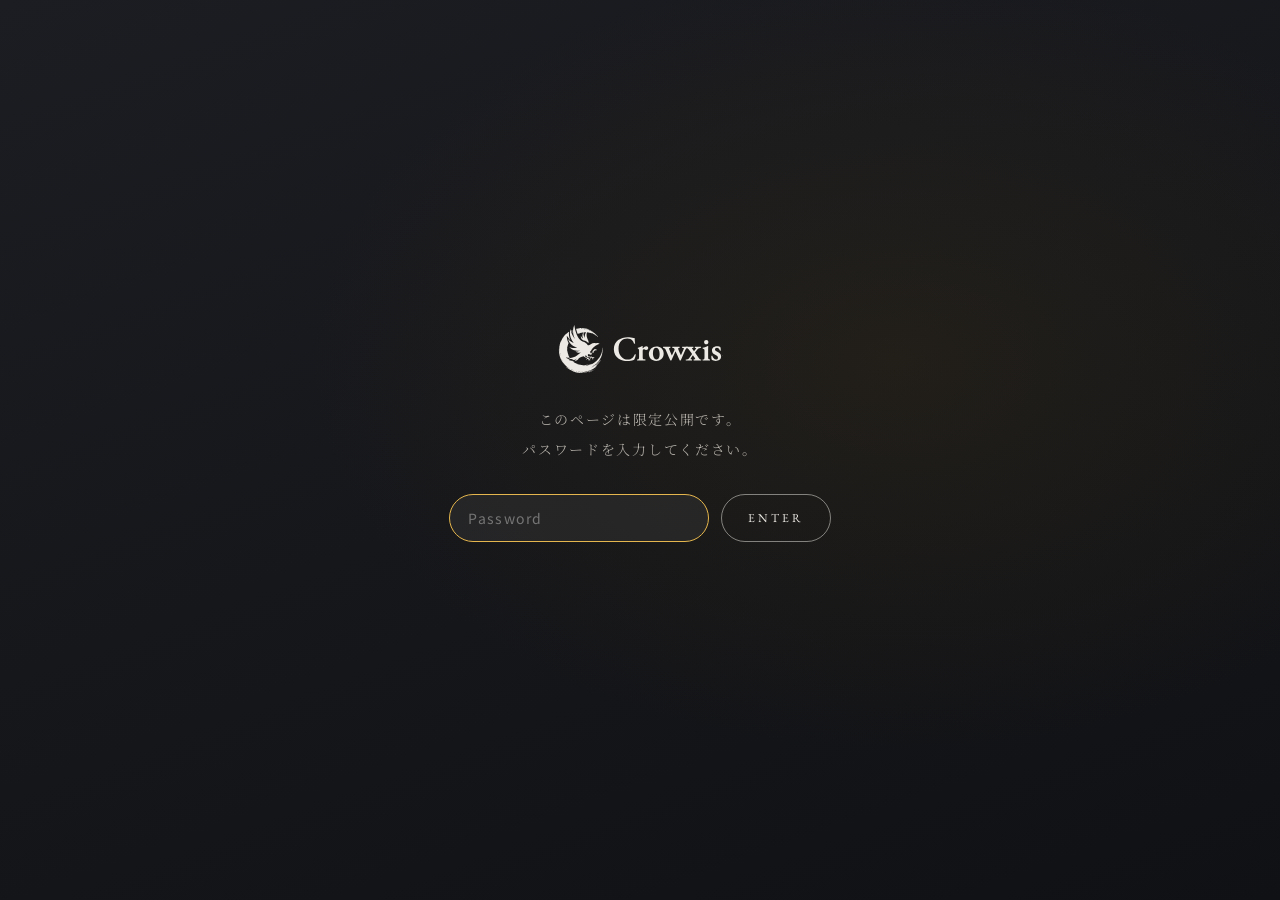
==== commit 21a98e32: "パスワードゲートを追加（限定公開用） Co-Authored-By: Claude Opus 4.8 <noreply@anthropic.com>" ====
--- a/v1/index.html
+++ b/v1/index.html
@@ -719,6 +719,90 @@
 </style>
 </head>
 <body>
+
+<!-- ==================== パスワードゲート（限定公開） ==================== -->
+<div id="pwGate">
+  <div class="pw-box">
+    <img src="assets/logo_yoko.svg" alt="Crowxis" class="pw-logo">
+    <p class="pw-lead">このページは限定公開です。<br>パスワードを入力してください。</p>
+    <form id="pwForm" autocomplete="off">
+      <input type="password" id="pwInput" placeholder="Password" autocomplete="off" autofocus>
+      <button type="submit">ENTER</button>
+    </form>
+    <span id="pwErr"></span>
+  </div>
+</div>
+<style>
+#pwGate{
+  position:fixed;inset:0;z-index:300;
+  background:
+    radial-gradient(900px 600px at 70% 40%, rgba(70,54,20,.25), transparent 65%),
+    linear-gradient(160deg,#1c1d22 0%, #101114 100%);
+  display:flex;align-items:center;justify-content:center;
+  transition:opacity .5s ease;
+}
+#pwGate.out{opacity:0;pointer-events:none;}
+.pw-box{text-align:center;padding:0 24px;}
+.pw-logo{height:52px;width:auto;margin:0 auto 30px;}
+.pw-lead{
+  font-family:var(--f-min);font-size:14px;line-height:2.1;letter-spacing:.12em;
+  color:var(--paper-dim);margin-bottom:30px;
+}
+#pwForm{display:flex;gap:12px;justify-content:center;}
+#pwInput{
+  width:min(260px,60vw);padding:13px 18px;
+  background:rgba(236,233,228,.06);
+  border:1px solid rgba(236,233,228,.3);border-radius:999px;
+  color:var(--paper);font-family:var(--f-sans);font-size:14px;letter-spacing:.1em;
+  outline:none;transition:border-color .3s;
+}
+#pwInput:focus{border-color:var(--gold);}
+#pwForm button{
+  font-family:var(--f-en);font-size:12px;letter-spacing:.24em;
+  color:var(--paper);background:none;cursor:pointer;
+  border:1px solid rgba(236,233,228,.5);border-radius:999px;padding:13px 26px;
+  transition:all .3s;
+}
+#pwForm button:hover{border-color:var(--gold);color:var(--gold-hi);box-shadow:0 0 18px rgba(229,182,77,.3);}
+#pwErr{
+  display:block;margin-top:18px;min-height:1.4em;
+  font-family:var(--f-sans);font-size:12px;letter-spacing:.1em;color:#d98a8a;
+}
+.pw-box.shake{animation:pwShake .4s ease;}
+@keyframes pwShake{
+  0%,100%{transform:translateX(0);}
+  25%{transform:translateX(-8px);}
+  50%{transform:translateX(8px);}
+  75%{transform:translateX(-5px);}
+}
+</style>
+<script>
+(function(){
+  var HASH = '7cd0a8196742924558d70f3c640536dcf33f6e0e33567f93f2d62d153bb6c453';
+  var gate = document.getElementById('pwGate');
+  if(sessionStorage.getItem('cx_auth') === '1'){ gate.remove(); return; }
+  function sha256(s){
+    var b = new TextEncoder().encode(s);
+    return crypto.subtle.digest('SHA-256', b).then(function(h){
+      return Array.prototype.map.call(new Uint8Array(h), function(x){ return x.toString(16).padStart(2,'0'); }).join('');
+    });
+  }
+  document.getElementById('pwForm').addEventListener('submit', function(ev){
+    ev.preventDefault();
+    var v = document.getElementById('pwInput').value;
+    sha256(v).then(function(h){
+      if(h === HASH){
+        sessionStorage.setItem('cx_auth','1');
+        location.reload();               // 認証後は最初から（オープニングムービーから）再生
+      }else{
+        document.getElementById('pwErr').textContent = 'パスワードが違います';
+        var box = gate.querySelector('.pw-box');
+        box.classList.remove('shake'); void box.offsetWidth; box.classList.add('shake');
+      }
+    });
+  });
+})();
+</script>
 
 <!-- ==================== OPENING ==================== -->
 <div id="opening">
